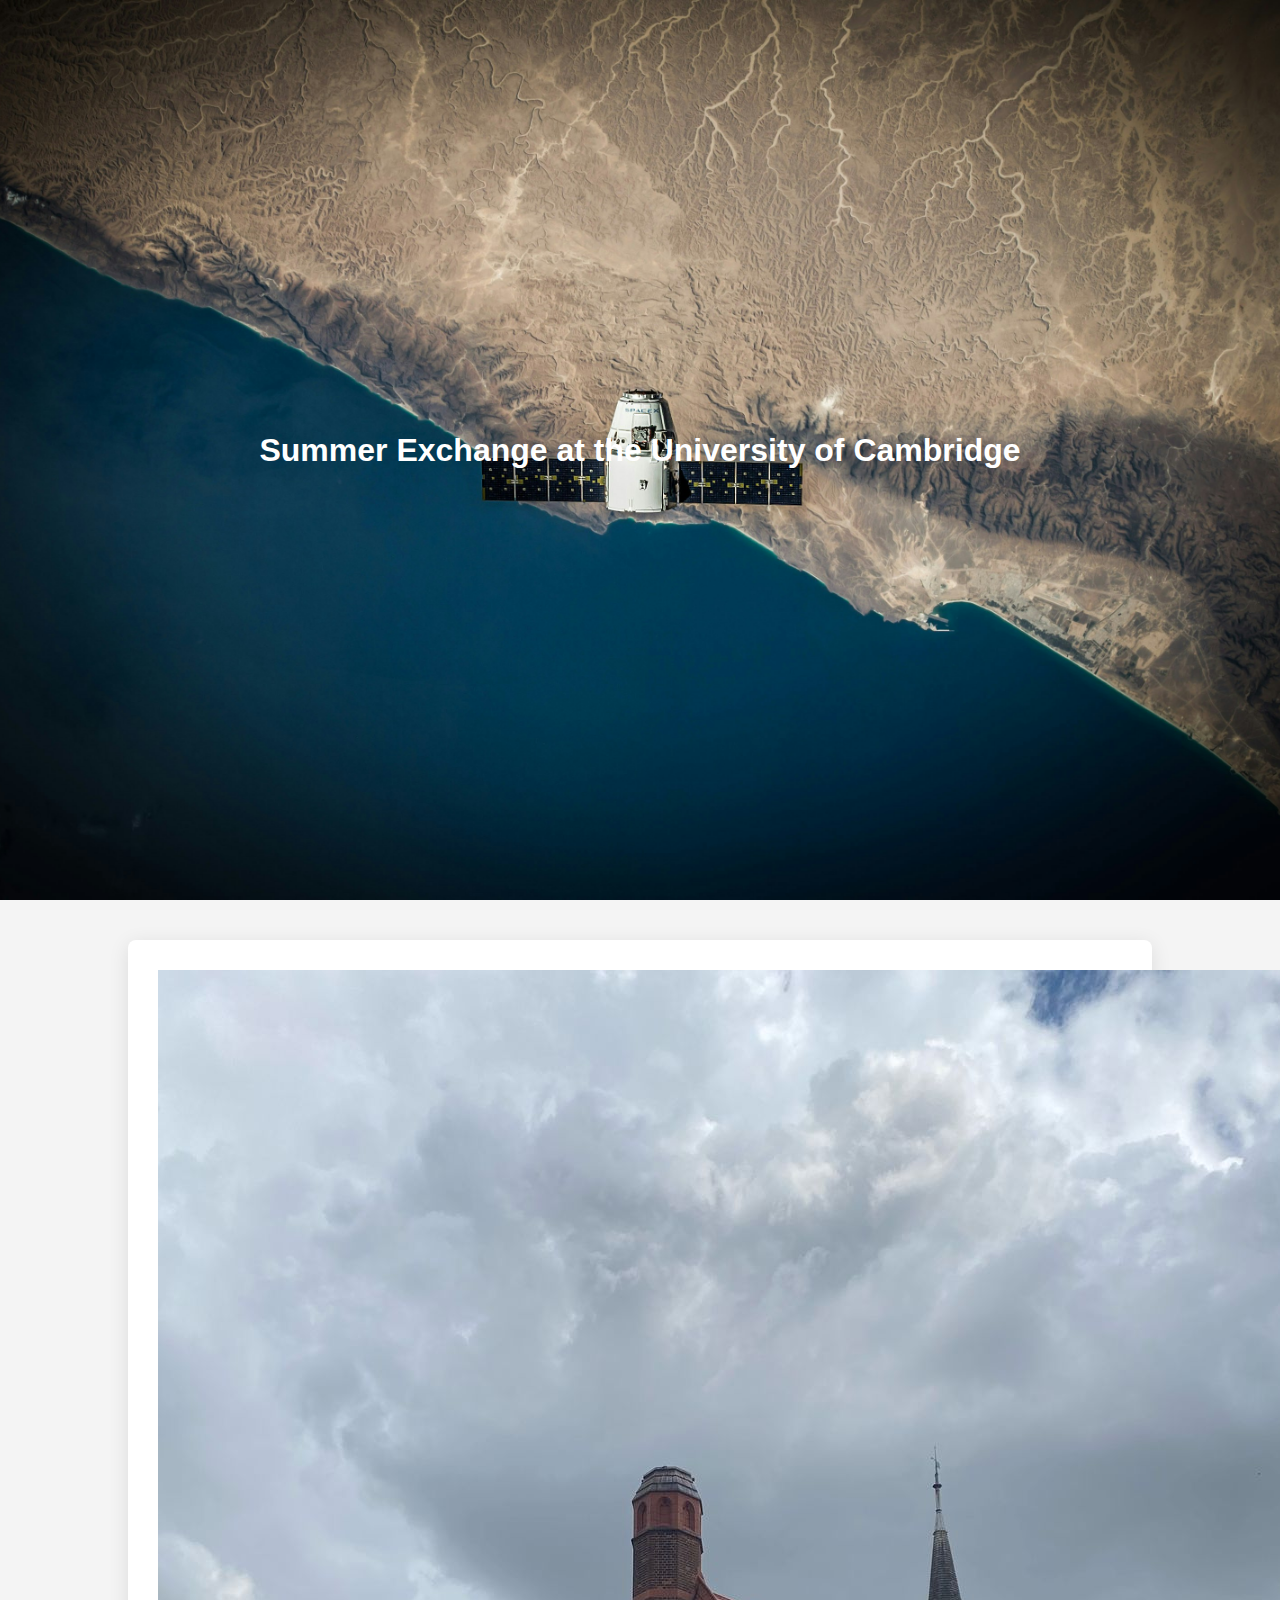
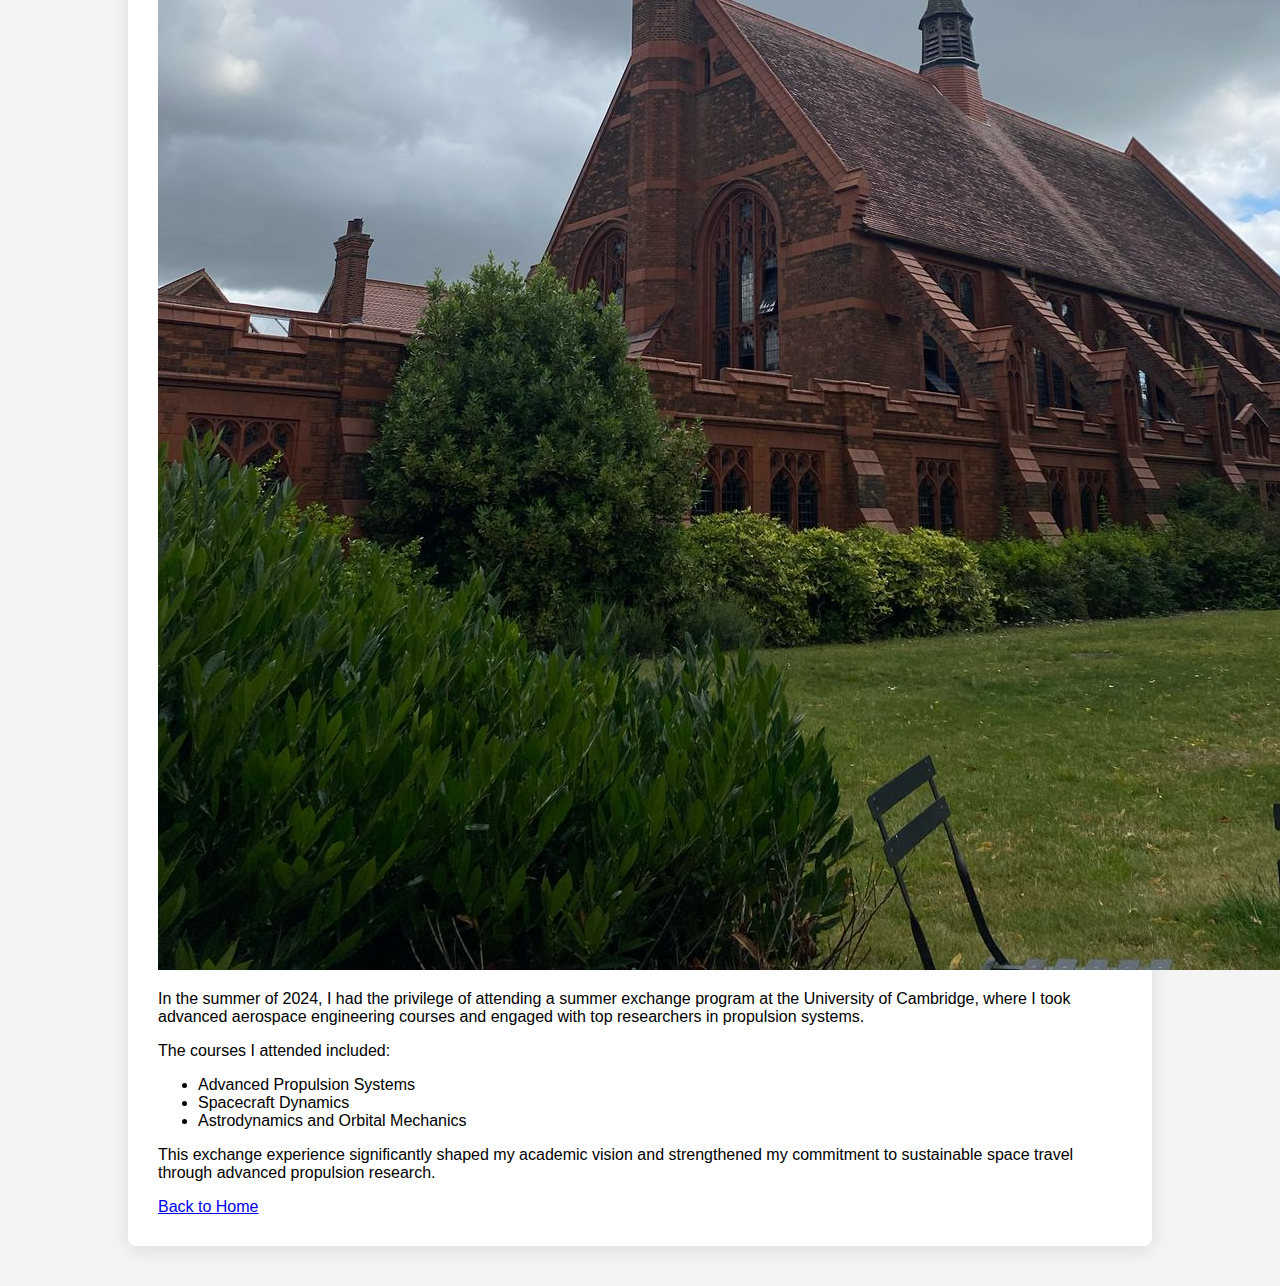
==== projects/cambridge.html @ b4889f43 "update two project files" ====
<!DOCTYPE html>
<html lang="en">
<head>
    <meta charset="UTF-8">
    <meta name="viewport" content="width=device-width, initial-scale=1.0">
    <title>Cambridge Exchange - Ileana Pal</title>
    <link rel="stylesheet" href="../style.css">
</head>
<body>

<header class="project-header">
    <h1>Summer Exchange at the University of Cambridge</h1>
</header>

<section class="project-content">
    <img src="../cambridge.jpg" alt="Cambridge University">
    <p>
        In the summer of 2024, I had the privilege of attending a summer exchange
        program at the University of Cambridge, where I took advanced aerospace
        engineering courses and engaged with top researchers in propulsion systems.
    </p>

    <p>
        The courses I attended included:
    </p>
    <ul>
        <li>Advanced Propulsion Systems</li>
        <li>Spacecraft Dynamics</li>
        <li>Astrodynamics and Orbital Mechanics</li>
    </ul>

    <p>
        This exchange experience significantly shaped my academic vision and strengthened
        my commitment to sustainable space travel through advanced propulsion research.
    </p>

    <a href="../index.html" class="btn">Back to Home</a>
</section>

</body>
</html>
---- style.css ----
/* Reset Default Styles */
body {
    font-family: Arial, sans-serif;
    margin: 0;
    padding: 0;
    background-color: #f4f4f4;
}

/* Header Section */
header {
    background-image: url('header-bg.jpg');
    background-size: cover;
    background-position: center;
    height: 100vh;
    color: white;
    text-align: center;
    display: flex;
    justify-content: center;
    align-items: center;
}

.hero h1 {
    font-size: 4rem;
    margin-bottom: 10px;
}

.hero p {
    font-size: 1.5rem;
    margin-bottom: 20px;
}

.hero .btn {
    background-color: #004466;
    color: white;
    padding: 15px 30px;
    border-radius: 5px;
    text-decoration: none;
    transition: background-color 0.3s;
}

.hero .btn:hover {
    background-color: #002233;
}

/* Navigation Bar */
nav {
    background-color: #222;
    padding: 15px 0;
    text-align: center;
}

nav ul {
    list-style: none;
}

nav ul li {
    display: inline;
    margin: 0 20px;
}

nav ul li a {
    color: white;
    text-decoration: none;
}

nav ul li a:hover {
    text-decoration: underline;
}

/* Section Styles */
section {
    margin: 40px 10%;
    padding: 30px;
    background-color: #fff;
    border-radius: 8px;
    box-shadow: 0 4px 20px rgba(0,0,0,0.1);
}

/* Projects Section */
.project {
    text-align: center;
    margin-bottom: 40px;
}

.project img {
    width: 100%;
    max-height: 200px;
    border-radius: 8px;
    object-fit: cover;
}

.project a {
    background-color: #004466;
    color: white;
    padding: 10px 20px;
    border-radius: 5px;
    text-decoration: none;
}

.project a:hover {
    background-color: #002233;
}

/* Footer */
footer {
    background-color: #222;
    color: white;
    text-align: center;
    padding: 20px 0;
}

footer a {
    color: #00c3ff;
    margin: 0 15px;
    text-decoration: none;
}

footer a:hover {
    text-decoration: underline;
}

/* Smooth Scrolling */
html {
    scroll-behavior: smooth;
}
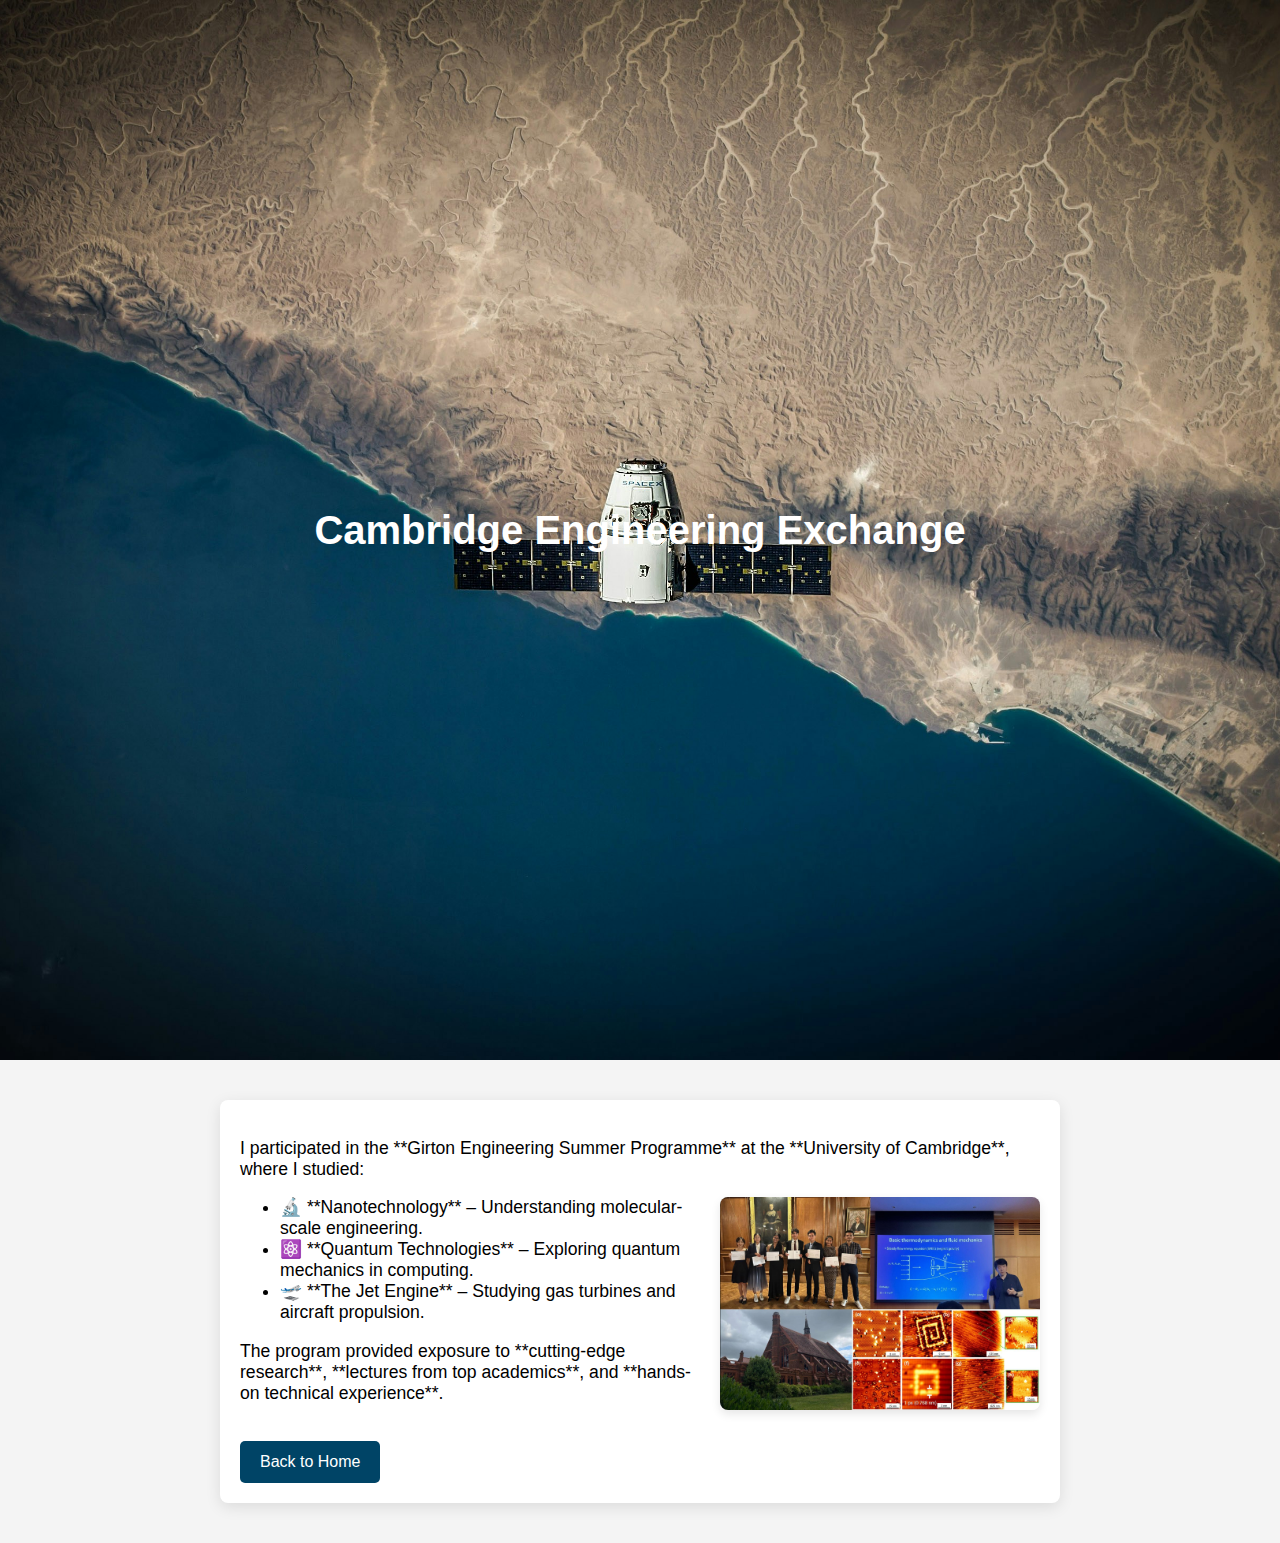
==== commit 2ca26f91: "formatting more pages" ====
--- a/projects/cambridge.html
+++ b/projects/cambridge.html
@@ -3,35 +3,30 @@
 <head>
     <meta charset="UTF-8">
     <meta name="viewport" content="width=device-width, initial-scale=1.0">
-    <title>Cambridge Exchange - Ileana Pal</title>
+    <title>Cambridge Engineering Exchange - Ileana Pal</title>
     <link rel="stylesheet" href="../style.css">
 </head>
 <body>
 
 <header class="project-header">
-    <h1>Summer Exchange at the University of Cambridge</h1>
+    <h1>Cambridge Engineering Exchange</h1>
 </header>
 
 <section class="project-content">
-    <img src="../cambridge.jpg" alt="Cambridge University">
     <p>
-        In the summer of 2024, I had the privilege of attending a summer exchange
-        program at the University of Cambridge, where I took advanced aerospace
-        engineering courses and engaged with top researchers in propulsion systems.
+        I participated in the **Girton Engineering Summer Programme** at the **University of Cambridge**, where I studied:
     </p>
 
-    <p>
-        The courses I attended included:
-    </p>
+    <img src="../cambridge.jpg" alt="Cambridge Exchange" class="project-img">
+
     <ul>
-        <li>Advanced Propulsion Systems</li>
-        <li>Spacecraft Dynamics</li>
-        <li>Astrodynamics and Orbital Mechanics</li>
+        <li>🔬 **Nanotechnology** – Understanding molecular-scale engineering.</li>
+        <li>⚛️ **Quantum Technologies** – Exploring quantum mechanics in computing.</li>
+        <li>🛫 **The Jet Engine** – Studying gas turbines and aircraft propulsion.</li>
     </ul>
 
     <p>
-        This exchange experience significantly shaped my academic vision and strengthened
-        my commitment to sustainable space travel through advanced propulsion research.
+        The program provided exposure to **cutting-edge research**, **lectures from top academics**, and **hands-on technical experience**.
     </p>
 
     <a href="../index.html" class="btn">Back to Home</a>
--- a/style.css
+++ b/style.css
@@ -1,4 +1,4 @@
-/* Reset Default Styles */
+/* Reset Styles */
 body {
     font-family: Arial, sans-serif;
     margin: 0;
@@ -19,14 +19,17 @@
     align-items: center;
 }
 
+/* Hero Section */
 .hero h1 {
     font-size: 4rem;
-    margin-bottom: 10px;
+    margin: 0;
+    animation: fadeIn 1.5s ease-in-out;
 }
 
 .hero p {
     font-size: 1.5rem;
     margin-bottom: 20px;
+    animation: fadeIn 2s ease-in-out;
 }
 
 .hero .btn {
@@ -35,22 +38,26 @@
     padding: 15px 30px;
     border-radius: 5px;
     text-decoration: none;
-    transition: background-color 0.3s;
+    font-size: 1.2rem;
+    transition: background 0.3s, transform 0.2s;
+    animation: fadeIn 2.5s ease-in-out;
 }
 
 .hero .btn:hover {
     background-color: #002233;
+    transform: scale(1.05);
 }
 
-/* Navigation Bar */
+/* Navigation */
 nav {
     background-color: #222;
+    text-align: center;
     padding: 15px 0;
-    text-align: center;
 }
 
 nav ul {
     list-style: none;
+    padding: 0;
 }
 
 nav ul li {
@@ -61,13 +68,15 @@
 nav ul li a {
     color: white;
     text-decoration: none;
+    font-size: 1.1rem;
+    transition: color 0.3s;
 }
 
 nav ul li a:hover {
-    text-decoration: underline;
+    color: #00c3ff;
 }
 
-/* Section Styles */
+/* Sections */
 section {
     margin: 40px 10%;
     padding: 30px;
@@ -76,28 +85,78 @@
     box-shadow: 0 4px 20px rgba(0,0,0,0.1);
 }
 
-/* Projects Section */
-.project {
+/* Section Titles */
+h2 {
     text-align: center;
-    margin-bottom: 40px;
+    color: #004466;
+    margin-bottom: 20px;
 }
 
-.project img {
-    width: 100%;
-    max-height: 200px;
-    border-radius: 8px;
-    object-fit: cover;
+/* Experience, Projects, Awards Styling */
+.experience, .award, .project {
+    background-color: #f9f9f9;
+    padding: 15px;
+    margin-bottom: 15px;
+    border-left: 5px solid #004466;
 }
 
-.project a {
+/* Project Pages - Header */
+.project-header {
     background-color: #004466;
     color: white;
-    padding: 10px 20px;
-    border-radius: 5px;
-    text-decoration: none;
+    text-align: center;
+    padding: 80px 0;
 }
 
-.project a:hover {
+.project-header h1 {
+    font-size: 2.5rem;
+    margin: 0;
+}
+
+/* Project Content Layout */
+.project-content {
+    max-width: 800px;
+    margin: 40px auto;
+    padding: 20px;
+    background: white;
+    border-radius: 8px;
+    box-shadow: 0 4px 15px rgba(0, 0, 0, 0.1);
+    font-size: 1.1rem;
+}
+
+/* Image Wrapping & Styling */
+.project-img {
+    width: 40%;
+    float: right;
+    margin-left: 20px;
+    border-radius: 8px;
+    box-shadow: 0 4px 10px rgba(0, 0, 0, 0.1);
+}
+
+/* Responsive Design - Adjust layout for small screens */
+@media (max-width: 768px) {
+    .project-img {
+        width: 100%;
+        float: none;
+        margin: 0 auto 20px;
+        display: block;
+    }
+}
+
+/* "Back to Home" Button */
+.btn {
+    display: inline-block;
+    margin-top: 20px;
+    padding: 12px 20px;
+    background-color: #004466;
+    color: white;
+    text-decoration: none;
+    border-radius: 5px;
+    font-size: 1rem;
+    transition: background 0.3s;
+}
+
+.btn:hover {
     background-color: #002233;
 }
 
@@ -119,8 +178,9 @@
     text-decoration: underline;
 }
 
-/* Smooth Scrolling */
-html {
-    scroll-behavior: smooth;
+/* Animations */
+@keyframes fadeIn {
+    0% { opacity: 0; transform: translateY(-10px); }
+    100% { opacity: 1; transform: translateY(0); }
 }
 
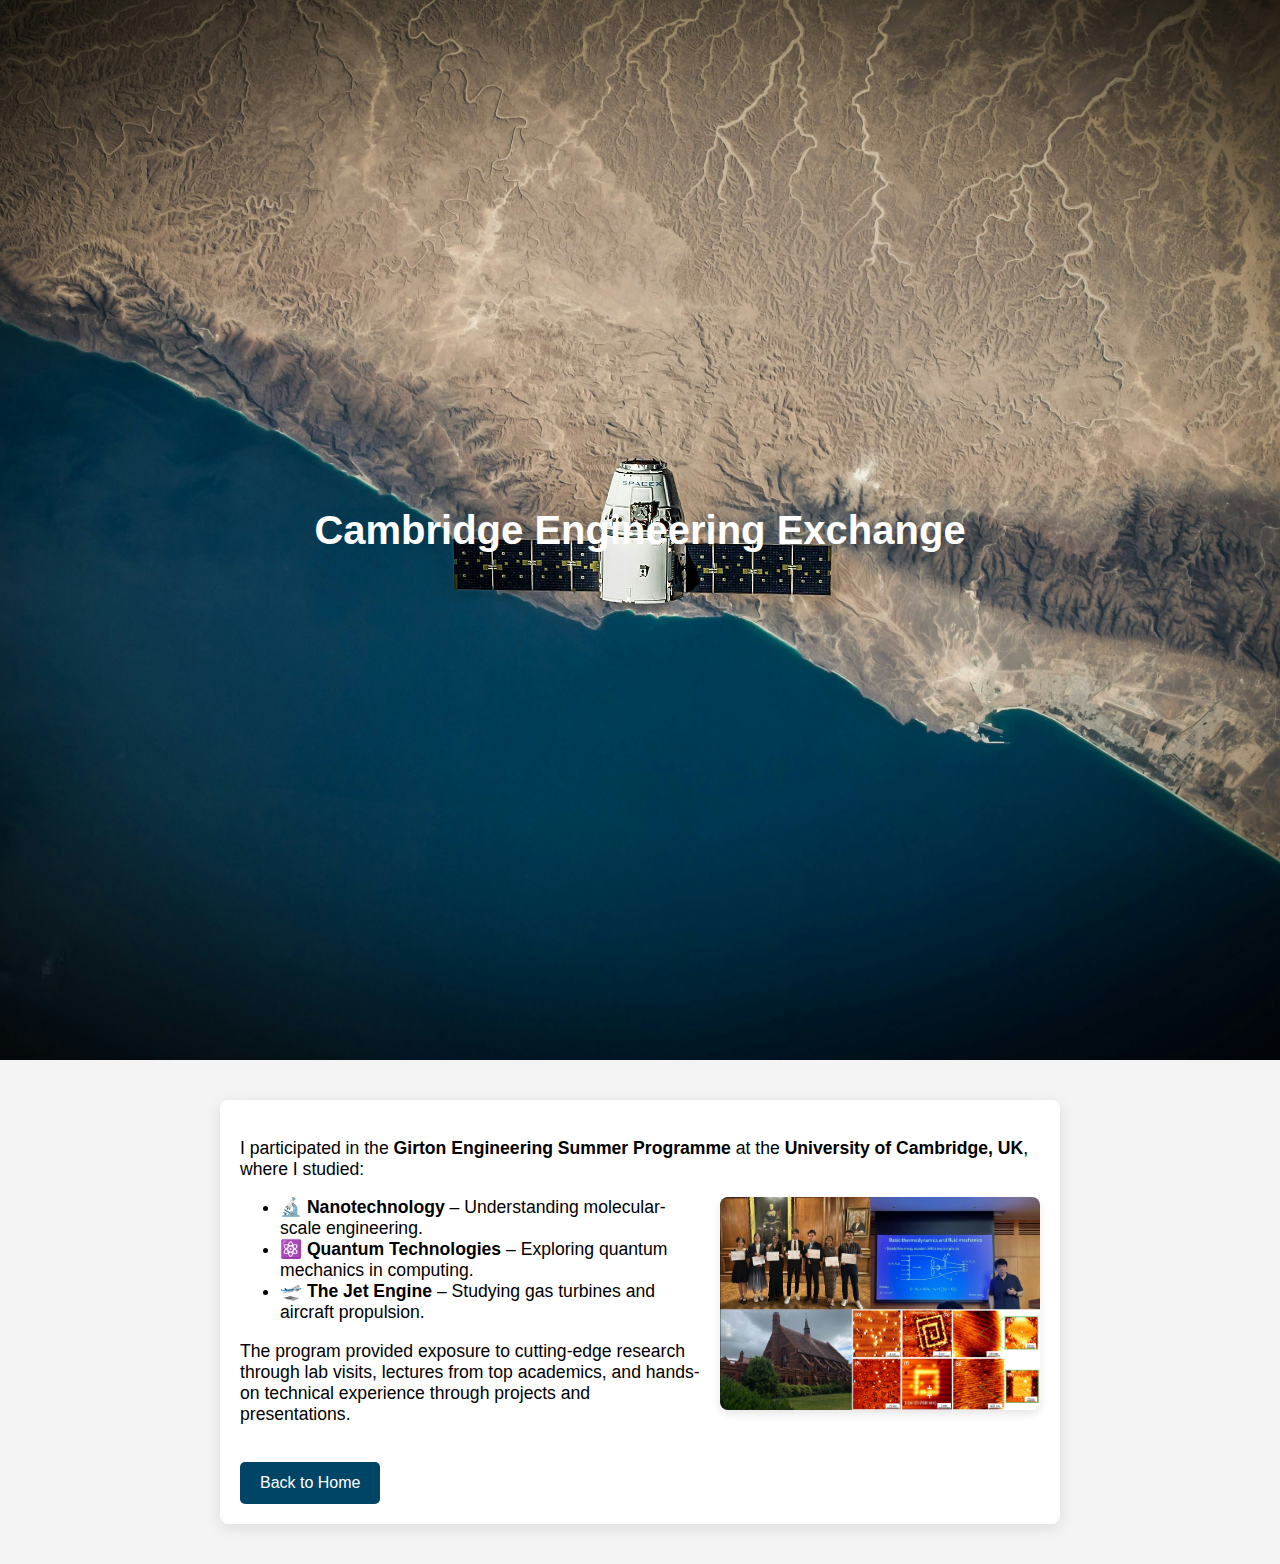
==== commit f80b6a78: "update format" ====
--- a/projects/cambridge.html
+++ b/projects/cambridge.html
@@ -14,19 +14,19 @@
 
 <section class="project-content">
     <p>
-        I participated in the **Girton Engineering Summer Programme** at the **University of Cambridge**, where I studied:
+        I participated in the <b>Girton Engineering Summer Programme</b> at the <b>University of Cambridge, UK</b>, where I studied:
     </p>
 
     <img src="../cambridge.jpg" alt="Cambridge Exchange" class="project-img">
 
     <ul>
-        <li>🔬 **Nanotechnology** – Understanding molecular-scale engineering.</li>
-        <li>⚛️ **Quantum Technologies** – Exploring quantum mechanics in computing.</li>
-        <li>🛫 **The Jet Engine** – Studying gas turbines and aircraft propulsion.</li>
+        <li>🔬 <b>Nanotechnology</b> – Understanding molecular-scale engineering.</li>
+        <li>⚛️ <b>Quantum Technologies</b> – Exploring quantum mechanics in computing.</li>
+        <li>🛫 <b>The Jet Engine</b> – Studying gas turbines and aircraft propulsion.</li>
     </ul>
 
     <p>
-        The program provided exposure to **cutting-edge research**, **lectures from top academics**, and **hands-on technical experience**.
+        The program provided exposure to cutting-edge research through lab visits, lectures from top academics, and hands-on technical experience through projects and presentations.
     </p>
 
     <a href="../index.html" class="btn">Back to Home</a>
